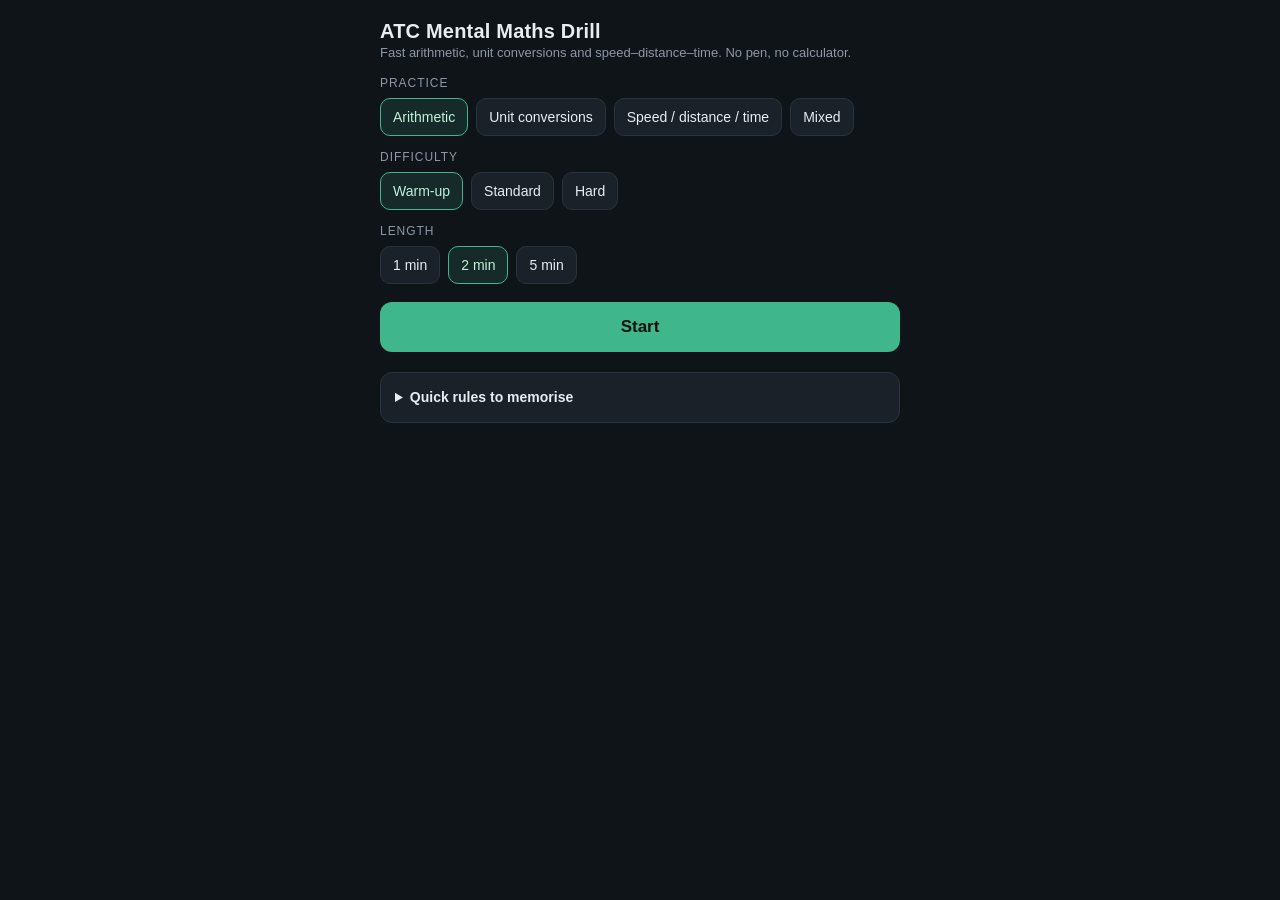
==== index.html @ bbaa2f13 "Initial ATC mental maths drill Co-Authored-By: Claude Opus 5.5 <noreply@anthropic.com> Claude-Sessio" ====
<!DOCTYPE html>
<html lang="en">
<head>
<meta charset="utf-8">
<meta name="viewport" content="width=device-width, initial-scale=1, viewport-fit=cover">
<title>ATC Mental Maths Drill</title>
<style>
  :root{
    --bg:#0f1419; --panel:#1a2129; --line:#2a333d; --text:#e8edf2; --muted:#8b98a5;
    --accent:#3fb68b; --accent-d:#2c8a69; --bad:#e5604d; --warn:#e8b84a;
  }
  *{box-sizing:border-box}
  html,body{margin:0;background:var(--bg);color:var(--text);
    font-family:-apple-system,BlinkMacSystemFont,"Segoe UI",Roboto,sans-serif;-webkit-tap-highlight-color:transparent}
  body{padding:calc(16px + env(safe-area-inset-top)) 16px calc(24px + env(safe-area-inset-bottom))}
  .wrap{max-width:520px;margin:0 auto}
  h1{font-size:20px;margin:4px 0 2px;letter-spacing:.2px}
  .sub{color:var(--muted);font-size:13px;margin:0 0 16px}
  .label{font-size:12px;text-transform:uppercase;letter-spacing:.08em;color:var(--muted);margin:14px 0 8px}
  .chips{display:flex;flex-wrap:wrap;gap:8px}
  .chip{border:1px solid var(--line);background:var(--panel);color:var(--text);padding:10px 12px;border-radius:10px;
    font-size:14px;cursor:pointer}
  .chip.on{border-color:var(--accent);background:rgba(63,182,139,.14);color:#bff0dc}
  .btn{display:block;width:100%;border:0;border-radius:12px;padding:15px;font-size:17px;font-weight:600;cursor:pointer;
    background:var(--accent);color:#06140e;margin-top:18px}
  .btn:active{background:var(--accent-d)}
  .btn.ghost{background:transparent;border:1px solid var(--line);color:var(--text);font-weight:500}
  .row{display:flex;gap:10px}
  .row .btn{margin-top:10px}
  .hud{display:flex;justify-content:space-between;align-items:center;font-size:15px;color:var(--muted)}
  .hud b{color:var(--text);font-variant-numeric:tabular-nums}
  .bar{height:4px;background:var(--line);border-radius:4px;margin:10px 0 18px;overflow:hidden}
  .bar i{display:block;height:100%;background:var(--accent);width:100%;transition:width .25s linear}
  .card{background:var(--panel);border:1px solid var(--line);border-radius:16px;padding:22px 18px;text-align:center}
  .kind{font-size:12px;color:var(--muted);text-transform:uppercase;letter-spacing:.08em}
  .q{font-size:30px;font-weight:650;margin:10px 0 6px;line-height:1.25;font-variant-numeric:tabular-nums}
  .q.small{font-size:21px}
  .unit{color:var(--muted);font-size:14px;min-height:18px}
  input{width:100%;margin-top:16px;padding:14px;border-radius:12px;border:1px solid var(--line);background:#0b1015;
    color:var(--text);font-size:26px;text-align:center;font-variant-numeric:tabular-nums;outline:none}
  input:focus{border-color:var(--accent)}
  input.ok{border-color:var(--accent)} input.no{border-color:var(--bad)}
  .fb{min-height:44px;margin-top:12px;font-size:14px;line-height:1.4}
  .fb .good{color:var(--accent)} .fb .bad{color:var(--bad)} .fb .tip{color:var(--warn)}
  .stats{display:grid;grid-template-columns:repeat(3,1fr);gap:10px;margin-top:6px}
  .stat{background:var(--panel);border:1px solid var(--line);border-radius:12px;padding:12px;text-align:center}
  .stat b{display:block;font-size:24px;font-variant-numeric:tabular-nums}
  .stat span{font-size:12px;color:var(--muted)}
  .miss{background:var(--panel);border:1px solid var(--line);border-radius:12px;padding:12px 14px;margin-top:12px;font-size:14px;line-height:1.5}
  .miss div{border-bottom:1px solid var(--line);padding:6px 0}
  .miss div:last-child{border:0}
  .rules{background:var(--panel);border:1px solid var(--line);border-radius:12px;padding:6px 14px;margin-top:20px;font-size:14px;line-height:1.5}
  .rules summary{cursor:pointer;padding:8px 0;font-weight:600}
  .rules ul{margin:4px 0 10px;padding-left:18px}
  .rules li{margin:4px 0}
  .best{font-size:13px;color:var(--muted);margin-top:10px;text-align:center}
  .hidden{display:none}
</style>
</head>
<body>
<div class="wrap">

  <!-- SETUP -->
  <section id="setup">
    <h1>ATC Mental Maths Drill</h1>
    <p class="sub">Fast arithmetic, unit conversions and speed–distance–time. No pen, no calculator.</p>

    <div class="label">Practice</div>
    <div class="chips" id="modes">
      <button class="chip on" data-m="arith">Arithmetic</button>
      <button class="chip" data-m="conv">Unit conversions</button>
      <button class="chip" data-m="sdt">Speed / distance / time</button>
      <button class="chip" data-m="mix">Mixed</button>
    </div>

    <div class="label">Difficulty</div>
    <div class="chips" id="levels">
      <button class="chip on" data-l="1">Warm-up</button>
      <button class="chip" data-l="2">Standard</button>
      <button class="chip" data-l="3">Hard</button>
    </div>

    <div class="label">Length</div>
    <div class="chips" id="lens">
      <button class="chip" data-t="60">1 min</button>
      <button class="chip on" data-t="120">2 min</button>
      <button class="chip" data-t="300">5 min</button>
    </div>

    <button class="btn" id="start">Start</button>
    <div class="best" id="bestLine"></div>

    <details class="rules">
      <summary>Quick rules to memorise</summary>
      <ul>
        <li><b>Per-minute speed:</b> knots ÷ 60 = NM per minute. 240 kt = 4 NM/min. 300 kt = 5 NM/min.</li>
        <li><b>Time to go:</b> distance ÷ (NM per min). 60 NM at 240 kt = 60 ÷ 4 = 15 min.</li>
        <li><b>Metres → feet:</b> × 3.3 (exactly 3.28). 1,000 m ≈ 3,300 ft.</li>
        <li><b>Feet → metres:</b> × 0.3. 10,000 ft ≈ 3,000 m.</li>
        <li><b>NM → km:</b> × 1.85 (about double, minus 7.5%). 100 NM ≈ 185 km.</li>
        <li><b>Knots → km/h:</b> same as NM → km: × 1.85.</li>
        <li><b>Flight levels:</b> FL × 100 = feet. FL350 = 35,000 ft.</li>
        <li><b>Reciprocal heading:</b> under 180, add 180; otherwise subtract 180. Shortcut: +200 then −20 (070 → 250).</li>
        <li><b>Closing speed:</b> head-on, add the speeds. Same direction, subtract them.</li>
        <li><b>Multiplying:</b> split it up. 7 × 48 = 7 × 50 − 7 × 2 = 350 − 14 = 336.</li>
      </ul>
    </details>
  </section>

  <!-- DRILL -->
  <section id="drill" class="hidden">
    <div class="hud"><span>Score <b id="score">0</b></span><span><b id="time">2:00</b></span></div>
    <div class="bar"><i id="barFill"></i></div>
    <div class="card">
      <div class="kind" id="kind"></div>
      <div class="q" id="q"></div>
      <div class="unit" id="unit"></div>
      <form id="ansForm" autocomplete="off">
        <input id="ans" inputmode="decimal" enterkeyhint="go" placeholder="Answer">
      </form>
      <div class="fb" id="fb"></div>
    </div>
    <div class="row">
      <button class="btn ghost" id="skip">Skip</button>
      <button class="btn" id="check">Check</button>
    </div>
    <button class="btn ghost" id="quit">End early</button>
  </section>

  <!-- RESULTS -->
  <section id="results" class="hidden">
    <h1>Time's up</h1>
    <p class="sub" id="resSub"></p>
    <div class="stats">
      <div class="stat"><b id="rCorrect">0</b><span>correct</span></div>
      <div class="stat"><b id="rAcc">0%</b><span>accuracy</span></div>
      <div class="stat"><b id="rAvg">0s</b><span>per correct</span></div>
    </div>
    <div class="best" id="rBest"></div>
    <div class="label">Review your misses</div>
    <div class="miss" id="missList"></div>
    <button class="btn" id="again">Go again</button>
    <button class="btn ghost" id="menu">Change settings</button>
  </section>

</div>

<script>
(() => {
  const $ = id => document.getElementById(id);
  const rnd = (a, b) => Math.floor(Math.random() * (b - a + 1)) + a;
  const pick = arr => arr[Math.floor(Math.random() * arr.length)];
  const fmt = n => Number(n).toLocaleString('en-AU', {maximumFractionDigits: 2});
  const pad3 = n => String(n).padStart(3, '0');

  let mode = 'arith', level = 1, length = 120;

  // ---------- storage (optional) ----------
  const store = {
    get(k){ try { return JSON.parse(localStorage.getItem(k)); } catch(e){ return null; } },
    set(k,v){ try { localStorage.setItem(k, JSON.stringify(v)); } catch(e){} }
  };
  const bestKey = () => `atcmath:${mode}:${level}:${length}`;
  function showBest(){
    const b = store.get(bestKey());
    $('bestLine').textContent = b ? `Your best on this setting: ${b} correct` : '';
  }

  // ---------- chip groups ----------
  function group(id, attr, set){
    $(id).addEventListener('click', e => {
      const c = e.target.closest('.chip'); if(!c) return;
      [...$(id).children].forEach(x => x.classList.toggle('on', x === c));
      set(c.dataset[attr]); showBest();
    });
  }
  group('modes', 'm', v => mode = v);
  group('levels', 'l', v => level = +v);
  group('lens', 't', v => length = +v);
  showBest();

  // ---------- question generators ----------
  // each returns {kind, q, unit, ans, tol (fraction, 0 = exact), tip, small}
  function arith(){
    const L = level;
    const op = pick(['+','−','×','÷']);
    let a, b, ans, tip = '';
    if(op === '+'){
      a = L===1 ? rnd(12,89) : L===2 ? rnd(120,899) : rnd(1200,8999);
      b = L===1 ? rnd(12,89) : L===2 ? rnd(45,899) : rnd(450,8999);
      ans = a + b; tip = 'Add the hundreds or tens first, then the rest.';
    } else if(op === '−'){
      a = L===1 ? rnd(40,99) : L===2 ? rnd(300,999) : rnd(3000,9999);
      b = rnd(Math.floor(a*0.2), a-1);
      ans = a - b; tip = 'Count up from the smaller number to the bigger one.';
    } else if(op === '×'){
      if(L===1){ a = rnd(3,12); b = rnd(3,12); }
      else if(L===2){ a = rnd(3,9); b = rnd(13,99); }
      else { a = rnd(11,25); b = rnd(13,99); }
      ans = a * b; tip = `Split it: ${a} × ${b} = ${a} × ${Math.floor(b/10)*10} + ${a} × ${b%10}.`;
    } else {
      b = L===1 ? rnd(2,12) : L===2 ? rnd(3,15) : rnd(6,25);
      ans = L===1 ? rnd(2,12) : L===2 ? rnd(6,40) : rnd(12,60);
      a = ans * b; tip = `Ask yourself: ${b} × what = ${a}?`;
    }
    return {kind:'Arithmetic', q:`${fmt(a)} ${op} ${fmt(b)}`, unit:'', ans, tol:0, tip};
  }

  function conv(){
    const L = level;
    const types = L===1 ? ['fl','recip','hm','m2ft','ft2m'] :
                  L===2 ? ['fl','recip','hm','m2ft','ft2m','nm2km','kt2kmh'] :
                          ['recip','m2ft','ft2m','nm2km','km2nm','kt2kmh','kmh2kt','hm','flm'];
    const t = pick(types);
    switch(t){
      case 'fl': {
        if(Math.random()<.5){ const fl = rnd(5,45)*10; return {kind:'Flight level → feet', q:`FL${pad3(fl)}`, unit:'feet', ans:fl*100, tol:0, tip:'FL × 100 = feet.'}; }
        const ft = rnd(5,45)*1000; return {kind:'Feet → flight level', q:`${fmt(ft)} ft`, unit:'FL (number only)', ans:ft/100, tol:0, tip:'Feet ÷ 100 = FL.'};
      }
      case 'recip': {
        const h = rnd(1,36)*10 - (L===3 ? rnd(0,9) : 0);
        const hh = h <= 0 ? 360 : h;
        let r = hh < 180 ? hh + 180 : hh - 180; if(r === 0) r = 360;
        return {kind:'Reciprocal heading', q:`Heading ${pad3(hh)}°`, unit:'opposite direction, in degrees', ans:r, tol:0, tip:'Under 180, add 180. Otherwise subtract 180.'};
      }
      case 'hm': {
        if(Math.random()<.5){ const h = pick(L===1?[0.5,1,1.5,2,2.5,3]:[0.25,0.75,1.25,1.5,1.75,2.25,2.5,3.5]); return {kind:'Hours → minutes', q:`${fmt(h)} h`, unit:'minutes', ans:h*60, tol:0, tip:'0.25 h = 15 min, 0.5 h = 30 min, 0.75 h = 45 min.'}; }
        const m = pick(L===1?[30,60,90,120,150,180]:[15,45,75,105,135,165,195,225]); return {kind:'Minutes → hours', q:`${m} min`, unit:'hours (decimal)', ans:m/60, tol:0, tip:'Divide by 60. 15 min = 0.25 h.'};
      }
      case 'm2ft': { const m = L===1 ? rnd(1,10)*100 : rnd(3,90)*100; return {kind:'Metres → feet', q:`${fmt(m)} m`, unit:'feet (within 5%)', ans:m*3.28084, tol:.05, tip:'Multiply by 3.3: ×3, then add 10%.'}; }
      case 'ft2m': { const f = L===1 ? rnd(1,10)*1000 : rnd(5,400)*100; return {kind:'Feet → metres', q:`${fmt(f)} ft`, unit:'metres (within 5%)', ans:f*0.3048, tol:.05, tip:'Multiply by 0.3: drop a zero, then ×3.'}; }
      case 'nm2km': { const n = L<3 ? rnd(1,20)*10 : rnd(15,400); return {kind:'NM → km', q:`${fmt(n)} NM`, unit:'kilometres (within 5%)', ans:n*1.852, tol:.05, tip:'×2, then take off about 7.5%. 100 NM ≈ 185 km.'}; }
      case 'km2nm': { const k = rnd(20,600); return {kind:'km → NM', q:`${fmt(k)} km`, unit:'nautical miles (within 5%)', ans:k/1.852, tol:.05, tip:'Halve it, then add about 8%. 185 km ≈ 100 NM.'}; }
      case 'kt2kmh': { const k = L<3 ? rnd(10,50)*10 : rnd(120,520); return {kind:'Knots → km/h', q:`${fmt(k)} kt`, unit:'km/h (within 5%)', ans:k*1.852, tol:.05, tip:'Same as NM → km: ×1.85.'}; }
      case 'kmh2kt': { const k = rnd(20,90)*10; return {kind:'km/h → knots', q:`${fmt(k)} km/h`, unit:'knots (within 5%)', ans:k/1.852, tol:.05, tip:'Halve it, then add about 8%.'}; }
      case 'flm': { const fl = rnd(10,40)*10; return {kind:'Flight level → metres', q:`FL${pad3(fl)}`, unit:'metres (within 5%)', ans:fl*100*0.3048, tol:.05, tip:'FL × 100 = feet, then × 0.3.'}; }
    }
  }

  function sdt(){
    const L = level;
    const speeds = L===1 ? [60,120,180,240,300,360] : L===2 ? [120,180,240,300,360,420,480] : [150,210,270,330,390,450,510];
    const types = L===1 ? ['nmpm','dist','time'] : ['nmpm','dist','time','speed','close','sep'];
    const t = pick(types);
    const s = pick(speeds), npm = s/60;
    switch(t){
      case 'nmpm': return {kind:'Speed → NM per minute', q:`${s} kt`, unit:'NM per minute', ans:npm, tol:0, tip:'Knots ÷ 60.'};
      case 'dist': { const m = L===1 ? pick([5,10,15,20,30]) : rnd(3,25); return {kind:'Distance covered', q:`${s} kt for ${m} min`, unit:'NM travelled', ans:npm*m, tol:L===3?.03:0, tip:`${s} kt = ${fmt(npm)} NM/min, × ${m} min.`, small:true}; }
      case 'time': { const m = L===1 ? pick([5,10,15,20,30]) : rnd(4,30); const d = npm*m; return {kind:'Time to go', q:`${fmt(d)} NM at ${s} kt`, unit:'minutes', ans:m, tol:0, tip:`${s} kt = ${fmt(npm)} NM/min. ${fmt(d)} ÷ ${fmt(npm)}.`, small:true}; }
      case 'speed': { const m = pick([5,6,10,12,15,20,30]); const d = npm*m; return {kind:'Find the speed', q:`${fmt(d)} NM in ${m} min`, unit:'knots', ans:s, tol:0, tip:`NM per min × 60. ${fmt(d)} ÷ ${m} = ${fmt(npm)}, × 60.`, small:true}; }
      case 'close': {
        const a = pick(speeds), b = pick(speeds);
        const head = Math.random()<.5;
        return head
          ? {kind:'Closing speed', q:`Head-on: ${a} kt and ${b} kt`, unit:'closing speed, kt', ans:a+b, tol:0, tip:'Head-on: add the speeds.', small:true}
          : {kind:'Closing speed', q:`Same track: ${Math.max(a,b)} kt catching ${Math.min(a,b)} kt`, unit:'closing speed, kt', ans:Math.abs(a-b), tol:0, tip:'Same direction: subtract.', small:true};
      }
      case 'sep': {
        const a = pick([180,240,300,360]), b = pick([180,240,300,360]);
        const close = (a+b)/60; const m = rnd(2,10); const d = close*m;
        return {kind:'Time to meet', q:`${fmt(d)} NM apart, head-on, ${a} kt and ${b} kt`, unit:'minutes until they meet', ans:m, tol:0, tip:`Closing speed ${a+b} kt = ${fmt(close)} NM/min. ${fmt(d)} ÷ ${fmt(close)}.`, small:true};
      }
    }
  }

  function next(){
    const m = mode === 'mix' ? pick(['arith','conv','sdt']) : mode;
    return m === 'arith' ? arith() : m === 'conv' ? conv() : sdt();
  }

  // ---------- drill loop ----------
  let cur, score, attempts, timer, endAt, misses, correctTimes, qStart, locked;

  function show(id){ ['setup','drill','results'].forEach(s => $(s).classList.toggle('hidden', s !== id)); }

  function ask(){
    cur = next(); locked = false;
    $('kind').textContent = cur.kind;
    $('q').textContent = cur.q;
    $('q').classList.toggle('small', !!cur.small);
    $('unit').textContent = cur.unit;
    const a = $('ans'); a.value = ''; a.className = '';
    $('fb').innerHTML = '';
    qStart = performance.now();
    a.focus();
  }

  function isRight(v){
    if(cur.tol === 0) return Math.abs(v - cur.ans) < 0.011;
    return Math.abs(v - cur.ans) <= Math.abs(cur.ans) * cur.tol;
  }
  const shown = () => cur.tol ? `≈ ${fmt(Math.round(cur.ans))}` : fmt(cur.ans);

  function submit(skipped){
    if(locked) return;
    const raw = $('ans').value.replace(/,/g,'').trim();
    if(!skipped && raw === '') return;
    const v = parseFloat(raw);
    attempts++;
    if(!skipped && !isNaN(v) && isRight(v)){
      score++; correctTimes.push((performance.now()-qStart)/1000);
      $('score').textContent = score;
      $('ans').className = 'ok';
      $('fb').innerHTML = `<span class="good">✓ ${cur.tol ? 'Close enough. Exact: ' + fmt(Math.round(cur.ans*10)/10) : 'Correct'}</span>`;
      locked = true; setTimeout(ask, cur.tol ? 650 : 250);
    } else {
      misses.push({q:cur.q, unit:cur.unit, you: skipped ? 'skipped' : raw, ans:shown(), tip:cur.tip});
      $('ans').className = 'no';
      $('fb').innerHTML = `<span class="bad">${skipped?'Skipped':'✗'}: answer ${shown()}</span><br><span class="tip">${cur.tip}</span>`;
      locked = true; setTimeout(ask, 2200);
    }
  }

  // auto-advance for exact answers as soon as the typed value is right
  $('ans').addEventListener('input', () => {
    if(locked || !cur || cur.tol) return;
    const v = parseFloat($('ans').value.replace(/,/g,''));
    if(!isNaN(v) && isRight(v)) submit(false);
  });
  $('ansForm').addEventListener('submit', e => { e.preventDefault(); submit(false); });
  $('check').addEventListener('click', () => submit(false));
  $('skip').addEventListener('click', () => submit(true));
  $('quit').addEventListener('click', finish);

  function tick(){
    const left = Math.max(0, endAt - performance.now());
    const s = Math.ceil(left/1000);
    $('time').textContent = `${Math.floor(s/60)}:${String(s%60).padStart(2,'0')}`;
    $('barFill').style.width = (left/(length*1000)*100) + '%';
    if(left <= 0) finish();
  }

  function start(){
    score = 0; attempts = 0; misses = []; correctTimes = [];
    $('score').textContent = '0';
    show('drill');
    endAt = performance.now() + length*1000;
    clearInterval(timer); timer = setInterval(tick, 200); tick();
    ask();
  }

  function finish(){
    clearInterval(timer);
    show('results');
    const acc = attempts ? Math.round(score/attempts*100) : 0;
    const avg = correctTimes.length ? (correctTimes.reduce((a,b)=>a+b,0)/correctTimes.length) : 0;
    $('rCorrect').textContent = score;
    $('rAcc').textContent = acc + '%';
    $('rAvg').textContent = avg ? avg.toFixed(1) + 's' : '–';
    const names = {arith:'Arithmetic', conv:'Unit conversions', sdt:'Speed / distance / time', mix:'Mixed'};
    const lv = {1:'Warm-up',2:'Standard',3:'Hard'};
    $('resSub').textContent = `${names[mode]} · ${lv[level]} · ${length/60} min`;
    const prev = store.get(bestKey()) || 0;
    if(score > prev){ store.set(bestKey(), score); $('rBest').textContent = prev ? `New best! Previous: ${prev}` : 'First score saved.'; }
    else $('rBest').textContent = `Your best: ${prev}`;
    $('missList').innerHTML = misses.length
      ? misses.map(m => `<div><b>${m.q}</b> (${m.unit || 'answer'})<br>You: ${m.you} · Answer: ${m.ans}<br><span style="color:var(--warn)">${m.tip}</span></div>`).join('')
      : '<div>No misses. Try the next difficulty up.</div>';
    showBest();
  }

  $('start').addEventListener('click', start);
  $('again').addEventListener('click', start);
  $('menu').addEventListener('click', () => show('setup'));
})();
</script>
</body>
</html>
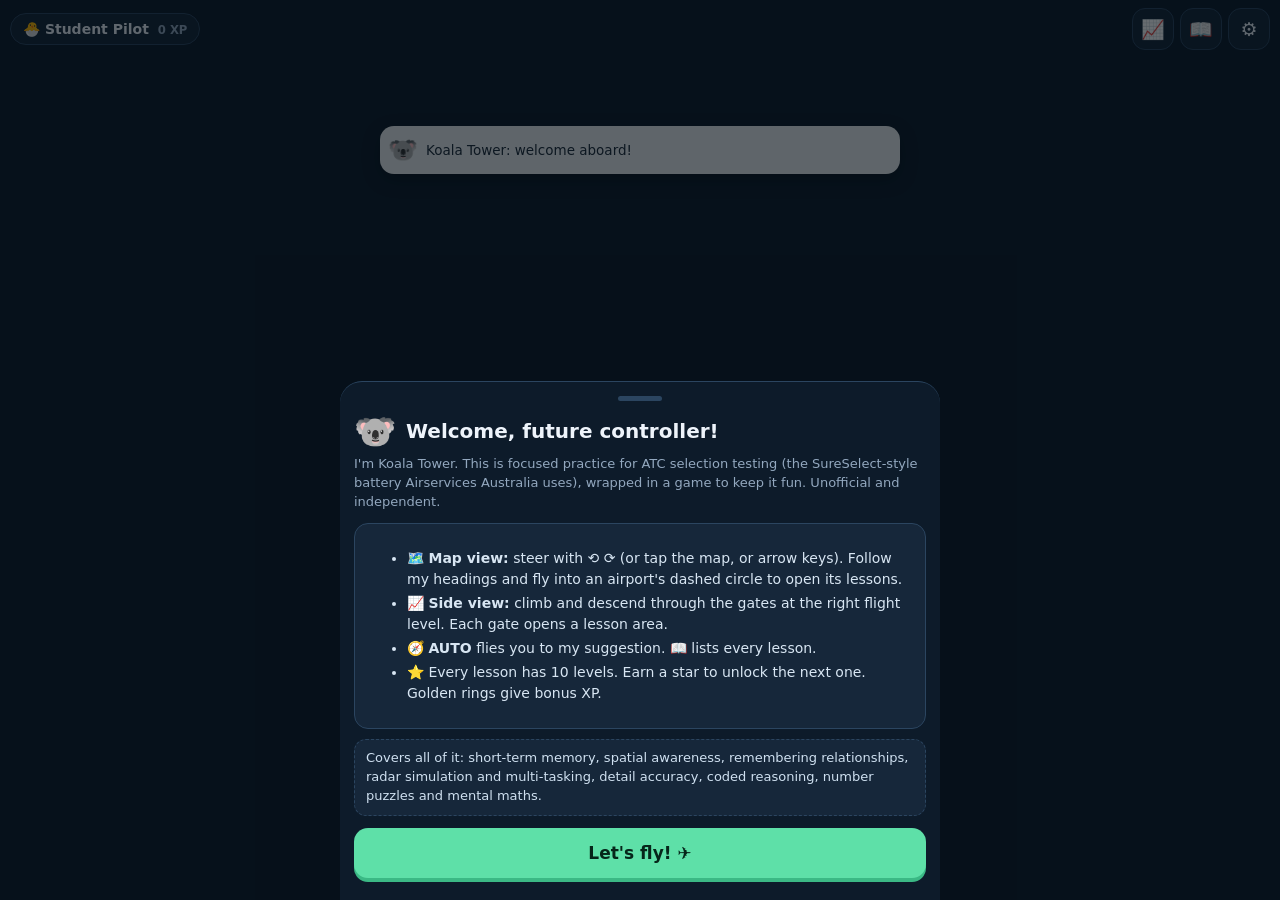
==== commit 7b9fe338: "Turn the drill into Koala Tower, a gamified ATC test trainer Fly a plane between lesson islands (hea" ====
--- a/index.html
+++ b/index.html
@@ -1,368 +1,106 @@
 <!DOCTYPE html>
-<html lang="en">
+<html lang="en-AU">
 <head>
 <meta charset="utf-8">
 <meta name="viewport" content="width=device-width, initial-scale=1, viewport-fit=cover">
-<title>ATC Mental Maths Drill</title>
-<style>
-  :root{
-    --bg:#0f1419; --panel:#1a2129; --line:#2a333d; --text:#e8edf2; --muted:#8b98a5;
-    --accent:#3fb68b; --accent-d:#2c8a69; --bad:#e5604d; --warn:#e8b84a;
-  }
-  *{box-sizing:border-box}
-  html,body{margin:0;background:var(--bg);color:var(--text);
-    font-family:-apple-system,BlinkMacSystemFont,"Segoe UI",Roboto,sans-serif;-webkit-tap-highlight-color:transparent}
-  body{padding:calc(16px + env(safe-area-inset-top)) 16px calc(24px + env(safe-area-inset-bottom))}
-  .wrap{max-width:520px;margin:0 auto}
-  h1{font-size:20px;margin:4px 0 2px;letter-spacing:.2px}
-  .sub{color:var(--muted);font-size:13px;margin:0 0 16px}
-  .label{font-size:12px;text-transform:uppercase;letter-spacing:.08em;color:var(--muted);margin:14px 0 8px}
-  .chips{display:flex;flex-wrap:wrap;gap:8px}
-  .chip{border:1px solid var(--line);background:var(--panel);color:var(--text);padding:10px 12px;border-radius:10px;
-    font-size:14px;cursor:pointer}
-  .chip.on{border-color:var(--accent);background:rgba(63,182,139,.14);color:#bff0dc}
-  .btn{display:block;width:100%;border:0;border-radius:12px;padding:15px;font-size:17px;font-weight:600;cursor:pointer;
-    background:var(--accent);color:#06140e;margin-top:18px}
-  .btn:active{background:var(--accent-d)}
-  .btn.ghost{background:transparent;border:1px solid var(--line);color:var(--text);font-weight:500}
-  .row{display:flex;gap:10px}
-  .row .btn{margin-top:10px}
-  .hud{display:flex;justify-content:space-between;align-items:center;font-size:15px;color:var(--muted)}
-  .hud b{color:var(--text);font-variant-numeric:tabular-nums}
-  .bar{height:4px;background:var(--line);border-radius:4px;margin:10px 0 18px;overflow:hidden}
-  .bar i{display:block;height:100%;background:var(--accent);width:100%;transition:width .25s linear}
-  .card{background:var(--panel);border:1px solid var(--line);border-radius:16px;padding:22px 18px;text-align:center}
-  .kind{font-size:12px;color:var(--muted);text-transform:uppercase;letter-spacing:.08em}
-  .q{font-size:30px;font-weight:650;margin:10px 0 6px;line-height:1.25;font-variant-numeric:tabular-nums}
-  .q.small{font-size:21px}
-  .unit{color:var(--muted);font-size:14px;min-height:18px}
-  input{width:100%;margin-top:16px;padding:14px;border-radius:12px;border:1px solid var(--line);background:#0b1015;
-    color:var(--text);font-size:26px;text-align:center;font-variant-numeric:tabular-nums;outline:none}
-  input:focus{border-color:var(--accent)}
-  input.ok{border-color:var(--accent)} input.no{border-color:var(--bad)}
-  .fb{min-height:44px;margin-top:12px;font-size:14px;line-height:1.4}
-  .fb .good{color:var(--accent)} .fb .bad{color:var(--bad)} .fb .tip{color:var(--warn)}
-  .stats{display:grid;grid-template-columns:repeat(3,1fr);gap:10px;margin-top:6px}
-  .stat{background:var(--panel);border:1px solid var(--line);border-radius:12px;padding:12px;text-align:center}
-  .stat b{display:block;font-size:24px;font-variant-numeric:tabular-nums}
-  .stat span{font-size:12px;color:var(--muted)}
-  .miss{background:var(--panel);border:1px solid var(--line);border-radius:12px;padding:12px 14px;margin-top:12px;font-size:14px;line-height:1.5}
-  .miss div{border-bottom:1px solid var(--line);padding:6px 0}
-  .miss div:last-child{border:0}
-  .rules{background:var(--panel);border:1px solid var(--line);border-radius:12px;padding:6px 14px;margin-top:20px;font-size:14px;line-height:1.5}
-  .rules summary{cursor:pointer;padding:8px 0;font-weight:600}
-  .rules ul{margin:4px 0 10px;padding-left:18px}
-  .rules li{margin:4px 0}
-  .best{font-size:13px;color:var(--muted);margin-top:10px;text-align:center}
-  .hidden{display:none}
-</style>
+<meta name="theme-color" content="#0d1b2a">
+<title>Koala Tower · Free ATC Selection Test Practice Game</title>
+<meta name="description" content="Free, gamified practice for air traffic controller selection tests: short-term memory, spatial awareness, radar conflicts, detail accuracy, coded reasoning, number puzzles and mental maths. No sign-up. Unofficial.">
+<link rel="canonical" href="https://koalatower.app/">
+<meta name="robots" content="index,follow">
+<meta property="og:type" content="website">
+<meta property="og:site_name" content="Koala Tower">
+<meta property="og:title" content="Koala Tower · Free ATC Selection Test Practice">
+<meta property="og:description" content="Fly between lesson islands and train every skill in the air traffic controller selection tests. 31 lessons, 10 levels each. Free, no sign-up.">
+<meta property="og:url" content="https://koalatower.app/">
+<meta property="og:image" content="https://koalatower.app/assets/og-image.png">
+<meta property="og:image:width" content="1200">
+<meta property="og:image:height" content="630">
+<meta property="og:image:alt" content="Koala Tower: a cute plane flying between lesson islands">
+<meta property="og:locale" content="en_AU">
+<meta name="twitter:card" content="summary_large_image">
+<link rel="icon" href="assets/favicon.svg" type="image/svg+xml">
+<link rel="icon" href="assets/icon-192.png" sizes="192x192" type="image/png">
+<link rel="apple-touch-icon" href="assets/apple-touch-icon.png">
+<link rel="manifest" href="manifest.webmanifest">
+<meta name="apple-mobile-web-app-title" content="Koala Tower">
+<script type="application/ld+json">
+{"@context":"https://schema.org","@type":"WebApplication","name":"Koala Tower","url":"https://koalatower.app/","description":"Free, gamified practice for air traffic controller (ATC) selection tests: short-term memory, spatial awareness, remembering relationships, radar simulation, detail accuracy, coded reasoning, numerical reasoning and mental maths.","applicationCategory":"EducationalApplication","operatingSystem":"Any (web browser)","inLanguage":"en-AU","isAccessibleForFree":true,"offers":{"@type":"Offer","price":"0","priceCurrency":"AUD"},"audience":{"@type":"Audience","audienceType":"Air traffic controller applicants"}}
+</script>
+<link rel="stylesheet" href="css/app.css">
 </head>
 <body>
-<div class="wrap">
+<noscript><div class="page" style="position:static"><h1>Koala Tower: free ATC selection test practice</h1><p class="sub">This practice game needs JavaScript. Please turn it on, or read <a class="link" href="about.html">about Koala Tower</a>.</p></div></noscript>
 
-  <!-- SETUP -->
-  <section id="setup">
-    <h1>ATC Mental Maths Drill</h1>
-    <p class="sub">Fast arithmetic, unit conversions and speed–distance–time. No pen, no calculator.</p>
+<!-- WORLD: fly between lessons -->
+<section id="scr-world" class="screen">
+  <canvas id="worldCanvas"></canvas>
+  <div class="w-top">
+    <button class="pill" id="wRank" aria-label="Pilot profile"><span id="wRankIcon">🐣</span> <span id="wRankName">Student</span> <small id="wXp">0 XP</small></button>
+    <div class="w-btns">
+      <button class="iconbtn" id="wView" aria-label="Switch view">↕️</button>
+      <button class="iconbtn" id="wBook" aria-label="Lesson list">📖</button>
+      <button class="iconbtn" id="wSet" aria-label="Settings">⚙️</button>
+    </div>
+  </div>
+  <div class="tower" id="wTower"><span class="koala">🐨</span><span id="wTowerTxt">Koala Tower: welcome aboard!</span></div>
+  <div class="w-ctrls" id="wCtrls">
+    <button class="hold" id="wLeft" aria-label="Turn left">⟲<small id="wLeftLbl">LEFT</small></button>
+    <button class="hold mid" id="wMid" aria-label="Lessons">✈️<small id="wMidLbl">LESSONS</small></button>
+    <button class="hold" id="wRight" aria-label="Turn right">⟳<small id="wRightLbl">RIGHT</small></button>
+  </div>
+</section>
 
-    <div class="label">Practice</div>
-    <div class="chips" id="modes">
-      <button class="chip on" data-m="arith">Arithmetic</button>
-      <button class="chip" data-m="conv">Unit conversions</button>
-      <button class="chip" data-m="sdt">Speed / distance / time</button>
-      <button class="chip" data-m="mix">Mixed</button>
-    </div>
+<!-- LOGBOOK: plain list of every lesson -->
+<section id="scr-book" class="screen hidden page">
+  <div class="pagebar"><button class="iconbtn" data-back>←</button><h1>Logbook</h1><span></span></div>
+  <div id="bookBody"></div>
+</section>
 
-    <div class="label">Difficulty</div>
-    <div class="chips" id="levels">
-      <button class="chip on" data-l="1">Warm-up</button>
-      <button class="chip" data-l="2">Standard</button>
-      <button class="chip" data-l="3">Hard</button>
-    </div>
+<!-- PROFILE -->
+<section id="scr-profile" class="screen hidden page">
+  <div class="pagebar"><button class="iconbtn" data-back>←</button><h1>Pilot profile</h1><span></span></div>
+  <div id="profBody"></div>
+</section>
 
-    <div class="label">Length</div>
-    <div class="chips" id="lens">
-      <button class="chip" data-t="60">1 min</button>
-      <button class="chip on" data-t="120">2 min</button>
-      <button class="chip" data-t="300">5 min</button>
-    </div>
+<!-- SETTINGS -->
+<section id="scr-settings" class="screen hidden page">
+  <div class="pagebar"><button class="iconbtn" data-back>←</button><h1>Settings</h1><span></span></div>
+  <div id="setBody"></div>
+</section>
 
-    <button class="btn" id="start">Start</button>
-    <div class="best" id="bestLine"></div>
+<!-- PLAY: drill runner -->
+<section id="scr-play" class="screen hidden page play">
+  <div class="phud">
+    <button class="iconbtn" id="pQuit" aria-label="Quit">✕</button>
+    <div class="ptitle"><b id="pName"></b><small id="pLevel"></small></div>
+    <div class="pscore"><b id="pScore">0</b><small id="pCombo"></small></div>
+  </div>
+  <div class="pbar"><i id="pBar"></i></div>
+  <div class="ptime" id="pTime"></div>
+  <div id="pStage"></div>
+</section>
 
-    <details class="rules">
-      <summary>Quick rules to memorise</summary>
-      <ul>
-        <li><b>Per-minute speed:</b> knots ÷ 60 = NM per minute. 240 kt = 4 NM/min. 300 kt = 5 NM/min.</li>
-        <li><b>Time to go:</b> distance ÷ (NM per min). 60 NM at 240 kt = 60 ÷ 4 = 15 min.</li>
-        <li><b>Metres → feet:</b> × 3.3 (exactly 3.28). 1,000 m ≈ 3,300 ft.</li>
-        <li><b>Feet → metres:</b> × 0.3. 10,000 ft ≈ 3,000 m.</li>
-        <li><b>NM → km:</b> × 1.85 (about double, minus 7.5%). 100 NM ≈ 185 km.</li>
-        <li><b>Knots → km/h:</b> same as NM → km: × 1.85.</li>
-        <li><b>Flight levels:</b> FL × 100 = feet. FL350 = 35,000 ft.</li>
-        <li><b>Reciprocal heading:</b> under 180, add 180; otherwise subtract 180. Shortcut: +200 then −20 (070 → 250).</li>
-        <li><b>Closing speed:</b> head-on, add the speeds. Same direction, subtract them.</li>
-        <li><b>Multiplying:</b> split it up. 7 × 48 = 7 × 50 − 7 × 2 = 350 − 14 = 336.</li>
-      </ul>
-    </details>
-  </section>
+<!-- RESULTS -->
+<section id="scr-results" class="screen hidden page">
+  <div id="resBody"></div>
+</section>
 
-  <!-- DRILL -->
-  <section id="drill" class="hidden">
-    <div class="hud"><span>Score <b id="score">0</b></span><span><b id="time">2:00</b></span></div>
-    <div class="bar"><i id="barFill"></i></div>
-    <div class="card">
-      <div class="kind" id="kind"></div>
-      <div class="q" id="q"></div>
-      <div class="unit" id="unit"></div>
-      <form id="ansForm" autocomplete="off">
-        <input id="ans" inputmode="decimal" enterkeyhint="go" placeholder="Answer">
-      </form>
-      <div class="fb" id="fb"></div>
-    </div>
-    <div class="row">
-      <button class="btn ghost" id="skip">Skip</button>
-      <button class="btn" id="check">Check</button>
-    </div>
-    <button class="btn ghost" id="quit">End early</button>
-  </section>
+<div id="sheetWrap" class="hidden"><div class="backdrop" id="sheetBack"></div><div class="sheet" id="sheet"></div></div>
+<div id="toast" class="toast hidden"></div>
+<div id="fx"></div>
 
-  <!-- RESULTS -->
-  <section id="results" class="hidden">
-    <h1>Time's up</h1>
-    <p class="sub" id="resSub"></p>
-    <div class="stats">
-      <div class="stat"><b id="rCorrect">0</b><span>correct</span></div>
-      <div class="stat"><b id="rAcc">0%</b><span>accuracy</span></div>
-      <div class="stat"><b id="rAvg">0s</b><span>per correct</span></div>
-    </div>
-    <div class="best" id="rBest"></div>
-    <div class="label">Review your misses</div>
-    <div class="miss" id="missList"></div>
-    <button class="btn" id="again">Go again</button>
-    <button class="btn ghost" id="menu">Change settings</button>
-  </section>
-
-</div>
-
-<script>
-(() => {
-  const $ = id => document.getElementById(id);
-  const rnd = (a, b) => Math.floor(Math.random() * (b - a + 1)) + a;
-  const pick = arr => arr[Math.floor(Math.random() * arr.length)];
-  const fmt = n => Number(n).toLocaleString('en-AU', {maximumFractionDigits: 2});
-  const pad3 = n => String(n).padStart(3, '0');
-
-  let mode = 'arith', level = 1, length = 120;
-
-  // ---------- storage (optional) ----------
-  const store = {
-    get(k){ try { return JSON.parse(localStorage.getItem(k)); } catch(e){ return null; } },
-    set(k,v){ try { localStorage.setItem(k, JSON.stringify(v)); } catch(e){} }
-  };
-  const bestKey = () => `atcmath:${mode}:${level}:${length}`;
-  function showBest(){
-    const b = store.get(bestKey());
-    $('bestLine').textContent = b ? `Your best on this setting: ${b} correct` : '';
-  }
-
-  // ---------- chip groups ----------
-  function group(id, attr, set){
-    $(id).addEventListener('click', e => {
-      const c = e.target.closest('.chip'); if(!c) return;
-      [...$(id).children].forEach(x => x.classList.toggle('on', x === c));
-      set(c.dataset[attr]); showBest();
-    });
-  }
-  group('modes', 'm', v => mode = v);
-  group('levels', 'l', v => level = +v);
-  group('lens', 't', v => length = +v);
-  showBest();
-
-  // ---------- question generators ----------
-  // each returns {kind, q, unit, ans, tol (fraction, 0 = exact), tip, small}
-  function arith(){
-    const L = level;
-    const op = pick(['+','−','×','÷']);
-    let a, b, ans, tip = '';
-    if(op === '+'){
-      a = L===1 ? rnd(12,89) : L===2 ? rnd(120,899) : rnd(1200,8999);
-      b = L===1 ? rnd(12,89) : L===2 ? rnd(45,899) : rnd(450,8999);
-      ans = a + b; tip = 'Add the hundreds or tens first, then the rest.';
-    } else if(op === '−'){
-      a = L===1 ? rnd(40,99) : L===2 ? rnd(300,999) : rnd(3000,9999);
-      b = rnd(Math.floor(a*0.2), a-1);
-      ans = a - b; tip = 'Count up from the smaller number to the bigger one.';
-    } else if(op === '×'){
-      if(L===1){ a = rnd(3,12); b = rnd(3,12); }
-      else if(L===2){ a = rnd(3,9); b = rnd(13,99); }
-      else { a = rnd(11,25); b = rnd(13,99); }
-      ans = a * b; tip = `Split it: ${a} × ${b} = ${a} × ${Math.floor(b/10)*10} + ${a} × ${b%10}.`;
-    } else {
-      b = L===1 ? rnd(2,12) : L===2 ? rnd(3,15) : rnd(6,25);
-      ans = L===1 ? rnd(2,12) : L===2 ? rnd(6,40) : rnd(12,60);
-      a = ans * b; tip = `Ask yourself: ${b} × what = ${a}?`;
-    }
-    return {kind:'Arithmetic', q:`${fmt(a)} ${op} ${fmt(b)}`, unit:'', ans, tol:0, tip};
-  }
-
-  function conv(){
-    const L = level;
-    const types = L===1 ? ['fl','recip','hm','m2ft','ft2m'] :
-                  L===2 ? ['fl','recip','hm','m2ft','ft2m','nm2km','kt2kmh'] :
-                          ['recip','m2ft','ft2m','nm2km','km2nm','kt2kmh','kmh2kt','hm','flm'];
-    const t = pick(types);
-    switch(t){
-      case 'fl': {
-        if(Math.random()<.5){ const fl = rnd(5,45)*10; return {kind:'Flight level → feet', q:`FL${pad3(fl)}`, unit:'feet', ans:fl*100, tol:0, tip:'FL × 100 = feet.'}; }
-        const ft = rnd(5,45)*1000; return {kind:'Feet → flight level', q:`${fmt(ft)} ft`, unit:'FL (number only)', ans:ft/100, tol:0, tip:'Feet ÷ 100 = FL.'};
-      }
-      case 'recip': {
-        const h = rnd(1,36)*10 - (L===3 ? rnd(0,9) : 0);
-        const hh = h <= 0 ? 360 : h;
-        let r = hh < 180 ? hh + 180 : hh - 180; if(r === 0) r = 360;
-        return {kind:'Reciprocal heading', q:`Heading ${pad3(hh)}°`, unit:'opposite direction, in degrees', ans:r, tol:0, tip:'Under 180, add 180. Otherwise subtract 180.'};
-      }
-      case 'hm': {
-        if(Math.random()<.5){ const h = pick(L===1?[0.5,1,1.5,2,2.5,3]:[0.25,0.75,1.25,1.5,1.75,2.25,2.5,3.5]); return {kind:'Hours → minutes', q:`${fmt(h)} h`, unit:'minutes', ans:h*60, tol:0, tip:'0.25 h = 15 min, 0.5 h = 30 min, 0.75 h = 45 min.'}; }
-        const m = pick(L===1?[30,60,90,120,150,180]:[15,45,75,105,135,165,195,225]); return {kind:'Minutes → hours', q:`${m} min`, unit:'hours (decimal)', ans:m/60, tol:0, tip:'Divide by 60. 15 min = 0.25 h.'};
-      }
-      case 'm2ft': { const m = L===1 ? rnd(1,10)*100 : rnd(3,90)*100; return {kind:'Metres → feet', q:`${fmt(m)} m`, unit:'feet (within 5%)', ans:m*3.28084, tol:.05, tip:'Multiply by 3.3: ×3, then add 10%.'}; }
-      case 'ft2m': { const f = L===1 ? rnd(1,10)*1000 : rnd(5,400)*100; return {kind:'Feet → metres', q:`${fmt(f)} ft`, unit:'metres (within 5%)', ans:f*0.3048, tol:.05, tip:'Multiply by 0.3: drop a zero, then ×3.'}; }
-      case 'nm2km': { const n = L<3 ? rnd(1,20)*10 : rnd(15,400); return {kind:'NM → km', q:`${fmt(n)} NM`, unit:'kilometres (within 5%)', ans:n*1.852, tol:.05, tip:'×2, then take off about 7.5%. 100 NM ≈ 185 km.'}; }
-      case 'km2nm': { const k = rnd(20,600); return {kind:'km → NM', q:`${fmt(k)} km`, unit:'nautical miles (within 5%)', ans:k/1.852, tol:.05, tip:'Halve it, then add about 8%. 185 km ≈ 100 NM.'}; }
-      case 'kt2kmh': { const k = L<3 ? rnd(10,50)*10 : rnd(120,520); return {kind:'Knots → km/h', q:`${fmt(k)} kt`, unit:'km/h (within 5%)', ans:k*1.852, tol:.05, tip:'Same as NM → km: ×1.85.'}; }
-      case 'kmh2kt': { const k = rnd(20,90)*10; return {kind:'km/h → knots', q:`${fmt(k)} km/h`, unit:'knots (within 5%)', ans:k/1.852, tol:.05, tip:'Halve it, then add about 8%.'}; }
-      case 'flm': { const fl = rnd(10,40)*10; return {kind:'Flight level → metres', q:`FL${pad3(fl)}`, unit:'metres (within 5%)', ans:fl*100*0.3048, tol:.05, tip:'FL × 100 = feet, then × 0.3.'}; }
-    }
-  }
-
-  function sdt(){
-    const L = level;
-    const speeds = L===1 ? [60,120,180,240,300,360] : L===2 ? [120,180,240,300,360,420,480] : [150,210,270,330,390,450,510];
-    const types = L===1 ? ['nmpm','dist','time'] : ['nmpm','dist','time','speed','close','sep'];
-    const t = pick(types);
-    const s = pick(speeds), npm = s/60;
-    switch(t){
-      case 'nmpm': return {kind:'Speed → NM per minute', q:`${s} kt`, unit:'NM per minute', ans:npm, tol:0, tip:'Knots ÷ 60.'};
-      case 'dist': { const m = L===1 ? pick([5,10,15,20,30]) : rnd(3,25); return {kind:'Distance covered', q:`${s} kt for ${m} min`, unit:'NM travelled', ans:npm*m, tol:L===3?.03:0, tip:`${s} kt = ${fmt(npm)} NM/min, × ${m} min.`, small:true}; }
-      case 'time': { const m = L===1 ? pick([5,10,15,20,30]) : rnd(4,30); const d = npm*m; return {kind:'Time to go', q:`${fmt(d)} NM at ${s} kt`, unit:'minutes', ans:m, tol:0, tip:`${s} kt = ${fmt(npm)} NM/min. ${fmt(d)} ÷ ${fmt(npm)}.`, small:true}; }
-      case 'speed': { const m = pick([5,6,10,12,15,20,30]); const d = npm*m; return {kind:'Find the speed', q:`${fmt(d)} NM in ${m} min`, unit:'knots', ans:s, tol:0, tip:`NM per min × 60. ${fmt(d)} ÷ ${m} = ${fmt(npm)}, × 60.`, small:true}; }
-      case 'close': {
-        const a = pick(speeds), b = pick(speeds);
-        const head = Math.random()<.5;
-        return head
-          ? {kind:'Closing speed', q:`Head-on: ${a} kt and ${b} kt`, unit:'closing speed, kt', ans:a+b, tol:0, tip:'Head-on: add the speeds.', small:true}
-          : {kind:'Closing speed', q:`Same track: ${Math.max(a,b)} kt catching ${Math.min(a,b)} kt`, unit:'closing speed, kt', ans:Math.abs(a-b), tol:0, tip:'Same direction: subtract.', small:true};
-      }
-      case 'sep': {
-        const a = pick([180,240,300,360]), b = pick([180,240,300,360]);
-        const close = (a+b)/60; const m = rnd(2,10); const d = close*m;
-        return {kind:'Time to meet', q:`${fmt(d)} NM apart, head-on, ${a} kt and ${b} kt`, unit:'minutes until they meet', ans:m, tol:0, tip:`Closing speed ${a+b} kt = ${fmt(close)} NM/min. ${fmt(d)} ÷ ${fmt(close)}.`, small:true};
-      }
-    }
-  }
-
-  function next(){
-    const m = mode === 'mix' ? pick(['arith','conv','sdt']) : mode;
-    return m === 'arith' ? arith() : m === 'conv' ? conv() : sdt();
-  }
-
-  // ---------- drill loop ----------
-  let cur, score, attempts, timer, endAt, misses, correctTimes, qStart, locked;
-
-  function show(id){ ['setup','drill','results'].forEach(s => $(s).classList.toggle('hidden', s !== id)); }
-
-  function ask(){
-    cur = next(); locked = false;
-    $('kind').textContent = cur.kind;
-    $('q').textContent = cur.q;
-    $('q').classList.toggle('small', !!cur.small);
-    $('unit').textContent = cur.unit;
-    const a = $('ans'); a.value = ''; a.className = '';
-    $('fb').innerHTML = '';
-    qStart = performance.now();
-    a.focus();
-  }
-
-  function isRight(v){
-    if(cur.tol === 0) return Math.abs(v - cur.ans) < 0.011;
-    return Math.abs(v - cur.ans) <= Math.abs(cur.ans) * cur.tol;
-  }
-  const shown = () => cur.tol ? `≈ ${fmt(Math.round(cur.ans))}` : fmt(cur.ans);
-
-  function submit(skipped){
-    if(locked) return;
-    const raw = $('ans').value.replace(/,/g,'').trim();
-    if(!skipped && raw === '') return;
-    const v = parseFloat(raw);
-    attempts++;
-    if(!skipped && !isNaN(v) && isRight(v)){
-      score++; correctTimes.push((performance.now()-qStart)/1000);
-      $('score').textContent = score;
-      $('ans').className = 'ok';
-      $('fb').innerHTML = `<span class="good">✓ ${cur.tol ? 'Close enough. Exact: ' + fmt(Math.round(cur.ans*10)/10) : 'Correct'}</span>`;
-      locked = true; setTimeout(ask, cur.tol ? 650 : 250);
-    } else {
-      misses.push({q:cur.q, unit:cur.unit, you: skipped ? 'skipped' : raw, ans:shown(), tip:cur.tip});
-      $('ans').className = 'no';
-      $('fb').innerHTML = `<span class="bad">${skipped?'Skipped':'✗'}: answer ${shown()}</span><br><span class="tip">${cur.tip}</span>`;
-      locked = true; setTimeout(ask, 2200);
-    }
-  }
-
-  // auto-advance for exact answers as soon as the typed value is right
-  $('ans').addEventListener('input', () => {
-    if(locked || !cur || cur.tol) return;
-    const v = parseFloat($('ans').value.replace(/,/g,''));
-    if(!isNaN(v) && isRight(v)) submit(false);
-  });
-  $('ansForm').addEventListener('submit', e => { e.preventDefault(); submit(false); });
-  $('check').addEventListener('click', () => submit(false));
-  $('skip').addEventListener('click', () => submit(true));
-  $('quit').addEventListener('click', finish);
-
-  function tick(){
-    const left = Math.max(0, endAt - performance.now());
-    const s = Math.ceil(left/1000);
-    $('time').textContent = `${Math.floor(s/60)}:${String(s%60).padStart(2,'0')}`;
-    $('barFill').style.width = (left/(length*1000)*100) + '%';
-    if(left <= 0) finish();
-  }
-
-  function start(){
-    score = 0; attempts = 0; misses = []; correctTimes = [];
-    $('score').textContent = '0';
-    show('drill');
-    endAt = performance.now() + length*1000;
-    clearInterval(timer); timer = setInterval(tick, 200); tick();
-    ask();
-  }
-
-  function finish(){
-    clearInterval(timer);
-    show('results');
-    const acc = attempts ? Math.round(score/attempts*100) : 0;
-    const avg = correctTimes.length ? (correctTimes.reduce((a,b)=>a+b,0)/correctTimes.length) : 0;
-    $('rCorrect').textContent = score;
-    $('rAcc').textContent = acc + '%';
-    $('rAvg').textContent = avg ? avg.toFixed(1) + 's' : '–';
-    const names = {arith:'Arithmetic', conv:'Unit conversions', sdt:'Speed / distance / time', mix:'Mixed'};
-    const lv = {1:'Warm-up',2:'Standard',3:'Hard'};
-    $('resSub').textContent = `${names[mode]} · ${lv[level]} · ${length/60} min`;
-    const prev = store.get(bestKey()) || 0;
-    if(score > prev){ store.set(bestKey(), score); $('rBest').textContent = prev ? `New best! Previous: ${prev}` : 'First score saved.'; }
-    else $('rBest').textContent = `Your best: ${prev}`;
-    $('missList').innerHTML = misses.length
-      ? misses.map(m => `<div><b>${m.q}</b> (${m.unit || 'answer'})<br>You: ${m.you} · Answer: ${m.ans}<br><span style="color:var(--warn)">${m.tip}</span></div>`).join('')
-      : '<div>No misses. Try the next difficulty up.</div>';
-    showBest();
-  }
-
-  $('start').addEventListener('click', start);
-  $('again').addEventListener('click', start);
-  $('menu').addEventListener('click', () => show('setup'));
-})();
-</script>
+<script src="js/config.js"></script>
+<script src="js/core.js"></script>
+<script src="js/runner.js"></script>
+<script src="js/drills/maths.js"></script>
+<script src="js/drills/puzzles.js"></script>
+<script src="js/drills/spatial.js"></script>
+<script src="js/drills/memory.js"></script>
+<script src="js/drills/detail.js"></script>
+<script src="js/drills/coded.js"></script>
+<script src="js/drills/radar.js"></script>
+<script src="js/world.js"></script>
+<script src="js/screens.js"></script>
 </body>
 </html>
--- a/css/app.css
+++ b/css/app.css
@@ -0,0 +1,234 @@
+:root{
+  --bg:#0d1b2a; --bg2:#0a1622; --panel:#16273a; --panel2:#1d3249; --line:#2b4560; --text:#eef4fb; --muted:#93a8bf;
+  --accent:#5ee0a8; --accent-d:#3bb985; --bad:#ff7a7a; --warn:#ffd166; --pink:#ff9ecb; --sky:#7cc8ff; --lilac:#c7a6ff;
+  --r:16px;
+}
+*{box-sizing:border-box}
+html,body{margin:0;height:100%;background:var(--bg);color:var(--text);overscroll-behavior:none;
+  font-family:ui-rounded,"SF Pro Rounded","Nunito","Segoe UI",system-ui,-apple-system,Roboto,sans-serif;
+  -webkit-tap-highlight-color:transparent;-webkit-text-size-adjust:100%}
+button{font:inherit;color:inherit}
+.hidden{display:none !important}
+.screen{position:fixed;inset:0;overflow:hidden}
+.page{overflow-y:auto;-webkit-overflow-scrolling:touch;
+  padding:calc(10px + env(safe-area-inset-top)) 14px calc(28px + env(safe-area-inset-bottom))}
+.page > *{max-width:560px;margin-left:auto;margin-right:auto}
+h1{font-size:20px;margin:0}
+h2{font-size:17px;margin:18px 0 8px}
+.sub{color:var(--muted);font-size:13px;line-height:1.45;margin:4px 0 12px}
+small{color:var(--muted)}
+
+/* ---------- buttons ---------- */
+.btn{display:block;width:100%;border:0;border-radius:14px;padding:15px;font-size:17px;font-weight:700;cursor:pointer;
+  background:var(--accent);color:#06261a;margin-top:12px;box-shadow:0 4px 0 var(--accent-d);transition:transform .06s}
+.btn:active{transform:translateY(3px);box-shadow:0 1px 0 var(--accent-d)}
+.btn.ghost{background:var(--panel);color:var(--text);box-shadow:0 4px 0 #0b1724;border:1px solid var(--line);font-weight:600}
+.btn.small{padding:10px;font-size:15px}
+.btn:disabled{opacity:.45}
+.row{display:flex;gap:10px}
+.row > *{flex:1}
+.iconbtn{width:42px;height:42px;border-radius:13px;border:1px solid var(--line);background:rgba(22,39,58,.88);
+  font-size:19px;cursor:pointer;display:inline-flex;align-items:center;justify-content:center;padding:0;backdrop-filter:blur(4px)}
+.pill{border:1px solid var(--line);background:rgba(22,39,58,.88);border-radius:999px;padding:7px 12px;font-size:14px;
+  font-weight:700;cursor:pointer;backdrop-filter:blur(4px);white-space:nowrap}
+.pill small{font-weight:600;margin-left:4px}
+.chips{display:flex;flex-wrap:wrap;gap:8px}
+.chip{border:1px solid var(--line);background:var(--panel);padding:9px 12px;border-radius:12px;font-size:14px;cursor:pointer}
+.chip.on{border-color:var(--accent);background:rgba(94,224,168,.15);color:#c9f7e3}
+.chip.lock{opacity:.4}
+
+/* ---------- world ---------- */
+#worldCanvas{position:absolute;inset:0;width:100%;height:100%;touch-action:none;display:block}
+.w-top{position:absolute;left:0;right:0;top:0;display:flex;justify-content:space-between;align-items:center;gap:8px;
+  padding:calc(8px + env(safe-area-inset-top)) 10px 0;pointer-events:none}
+.w-top > *{pointer-events:auto}
+.w-btns{display:flex;gap:6px}
+.tower{position:absolute;left:10px;right:10px;top:calc(126px + env(safe-area-inset-top));margin:0 auto;max-width:520px;
+  background:rgba(255,255,255,.93);color:#1c2b3a;border-radius:14px;padding:8px 12px 8px 8px;font-size:13.5px;line-height:1.35;
+  display:flex;gap:8px;align-items:center;box-shadow:0 6px 18px rgba(0,0,0,.3);pointer-events:none}
+.tower .koala{font-size:24px}
+.tower b{color:#0b6b48}
+.w-ctrls{position:absolute;left:0;right:0;bottom:0;display:flex;gap:10px;justify-content:center;
+  padding:0 12px calc(14px + env(safe-area-inset-bottom))}
+.hold{flex:1;max-width:150px;height:74px;border-radius:20px;border:2px solid rgba(255,255,255,.25);background:rgba(13,27,42,.72);
+  font-size:28px;display:flex;flex-direction:column;align-items:center;justify-content:center;cursor:pointer;
+  user-select:none;-webkit-user-select:none;touch-action:none;backdrop-filter:blur(4px)}
+.hold small{font-size:10.5px;letter-spacing:.08em;color:#cfe0f0;font-weight:700}
+.hold.on{background:rgba(94,224,168,.35);border-color:var(--accent)}
+.hold.mid{max-width:110px;font-size:24px;background:rgba(255,158,203,.25);border-color:rgba(255,158,203,.6)}
+
+/* ---------- sheets ---------- */
+#sheetWrap{position:fixed;inset:0;z-index:20}
+.backdrop{position:absolute;inset:0;background:rgba(3,10,18,.6)}
+.sheet{position:absolute;left:0;right:0;bottom:0;max-height:88%;overflow-y:auto;background:var(--bg);
+  border-radius:22px 22px 0 0;border-top:1px solid var(--line);padding:14px 14px calc(22px + env(safe-area-inset-bottom));
+  animation:up .22s ease-out;max-width:600px;margin:0 auto}
+@keyframes up{from{transform:translateY(40px);opacity:.3}to{transform:none;opacity:1}}
+.sheet .grab{width:44px;height:5px;border-radius:5px;background:var(--line);margin:0 auto 10px}
+.shead{display:flex;align-items:center;gap:10px}
+.shead .big{font-size:34px}
+.shead h1{flex:1}
+.real{background:var(--panel);border:1px dashed var(--line);border-radius:12px;padding:9px 11px;font-size:13px;color:#cfe0f0;line-height:1.45;margin:10px 0}
+.drow{display:flex;align-items:center;gap:10px;background:var(--panel);border:1px solid var(--line);border-radius:14px;
+  padding:11px 12px;margin-top:8px;cursor:pointer;width:100%;text-align:left}
+.drow .ic{font-size:24px;width:32px;text-align:center}
+.drow .nm{flex:1;min-width:0}
+.drow .nm b{display:block;font-size:15px}
+.drow .nm small{display:block;font-size:12px;white-space:nowrap;overflow:hidden;text-overflow:ellipsis}
+.drow .lv{text-align:right;font-size:12px;color:var(--muted)}
+.stars{color:var(--warn);letter-spacing:1px;font-size:14px}
+.stars .off{color:#3a536d}
+.lvgrid{display:grid;grid-template-columns:repeat(5,1fr);gap:7px;margin-top:8px}
+.lvb{border:1px solid var(--line);background:var(--panel);border-radius:12px;padding:8px 2px 6px;text-align:center;cursor:pointer}
+.lvb b{display:block;font-size:17px}
+.lvb .stars{font-size:10px;letter-spacing:0}
+.lvb.on{border-color:var(--accent);background:rgba(94,224,168,.15)}
+.lvb.lock{opacity:.35}
+.howto{font-size:14px;line-height:1.5;color:#d8e6f3}
+.howto li{margin:3px 0}
+.areahead{display:flex;align-items:center;gap:8px;margin:22px 0 2px}
+.areahead .ic{font-size:22px}
+.areahead b{font-size:16px;flex:1}
+.prog{height:8px;background:var(--panel2);border-radius:8px;overflow:hidden;margin-top:6px}
+.prog i{display:block;height:100%;background:linear-gradient(90deg,var(--accent),var(--sky));border-radius:8px}
+
+/* ---------- page bars ---------- */
+.pagebar{display:flex;align-items:center;justify-content:space-between;gap:10px;margin-bottom:6px}
+.pagebar span{width:42px}
+
+/* ---------- play ---------- */
+.play{padding-top:calc(8px + env(safe-area-inset-top))}
+.phud{display:flex;align-items:center;gap:10px}
+.ptitle{flex:1;min-width:0}
+.ptitle b{display:block;font-size:15px;white-space:nowrap;overflow:hidden;text-overflow:ellipsis}
+.ptitle small{font-size:12px}
+.pscore{text-align:right;min-width:56px}
+.pscore b{font-size:24px;font-variant-numeric:tabular-nums;display:block;line-height:1}
+.pscore small{font-size:11px;color:var(--warn)}
+.pbar{height:6px;background:var(--panel2);border-radius:6px;margin:8px 0 2px;overflow:hidden}
+.pbar i{display:block;height:100%;width:100%;background:linear-gradient(90deg,var(--accent),var(--sky));transition:width .12s linear}
+.pbar i.low{background:linear-gradient(90deg,var(--bad),var(--warn))}
+.ptime{text-align:center;font-size:12px;color:var(--muted);font-variant-numeric:tabular-nums;min-height:15px}
+.card{background:var(--panel);border:1px solid var(--line);border-radius:20px;padding:16px 14px;text-align:center;margin-top:6px;position:relative}
+.card.flash-ok{animation:fok .35s}
+.card.flash-no{animation:fno .4s}
+@keyframes fok{0%{box-shadow:0 0 0 0 rgba(94,224,168,.8)}100%{box-shadow:0 0 0 14px rgba(94,224,168,0)}}
+@keyframes fno{0%,100%{transform:none}25%{transform:translateX(-6px)}75%{transform:translateX(6px)}}
+.kind{font-size:11.5px;color:var(--muted);text-transform:uppercase;letter-spacing:.09em;font-weight:700}
+.q{font-size:30px;font-weight:750;margin:8px 0 4px;line-height:1.25;font-variant-numeric:tabular-nums;word-wrap:break-word}
+.q.small{font-size:20px}
+.q.tiny{font-size:16px;font-weight:600}
+.vis{margin:8px auto 2px;display:flex;justify-content:center}
+.vis svg{max-width:100%;height:auto}
+.unit{color:var(--muted);font-size:13.5px;min-height:16px;margin-top:2px}
+.card input{width:100%;margin-top:12px;padding:13px;border-radius:14px;border:2px solid var(--line);background:var(--bg2);
+  color:var(--text);font-size:26px;text-align:center;font-variant-numeric:tabular-nums;outline:none;font-family:inherit}
+.card input:focus{border-color:var(--sky)}
+.card input.ok{border-color:var(--accent)} .card input.no{border-color:var(--bad)}
+.fb{min-height:22px;margin-top:10px;font-size:14px;line-height:1.45}
+.fb .good{color:var(--accent);font-weight:700} .fb .bad{color:var(--bad);font-weight:700} .fb .tip{color:var(--warn)}
+.choices{display:grid;grid-template-columns:1fr 1fr;gap:9px;margin-top:12px}
+.choices.one{grid-template-columns:1fr}
+.choices.three{grid-template-columns:1fr 1fr 1fr}
+.choices.compass{grid-template-columns:repeat(3,1fr);max-width:270px;margin-left:auto;margin-right:auto}
+.choices.compass .ch{min-height:62px;font-size:20px}
+.ch{border:2px solid var(--line);background:var(--panel2);border-radius:14px;padding:12px 6px;font-size:17px;font-weight:700;cursor:pointer;
+  min-height:54px;display:flex;align-items:center;justify-content:center;text-align:center;line-height:1.25}
+.ch:active{transform:scale(.97)}
+.ch.ok{border-color:var(--accent);background:rgba(94,224,168,.2)}
+.ch.no{border-color:var(--bad);background:rgba(255,122,122,.18)}
+.ch.ctr{background:transparent;border:0;font-size:13px;color:var(--muted);cursor:default}
+.ch svg{max-width:100%;height:auto}
+.ch.pic{padding:6px}
+.cells{display:grid;gap:6px;margin:12px auto 0;max-width:330px}
+.cell{aspect-ratio:1;border-radius:10px;border:2px solid var(--line);background:#0d2a1f;cursor:pointer;font-size:14px;font-weight:700;padding:0}
+.cell.sel{background:var(--accent);border-color:var(--accent)}
+.cell.lit{background:#7dffbf;box-shadow:0 0 14px #7dffbf}
+.cell.ok{background:var(--accent)}
+.cell.miss{border-color:var(--warn);border-style:dashed;border-width:3px}
+.cell.no{background:var(--bad)}
+.study{font-size:13px;color:var(--warn);font-weight:800;letter-spacing:.12em}
+.sbar{height:5px;background:var(--panel2);border-radius:5px;overflow:hidden;margin:10px 0 2px}
+.sbar i{display:block;height:100%;width:100%;background:var(--warn)}
+.frame{font-size:52px;font-weight:800;min-height:90px;display:flex;align-items:center;justify-content:center;font-variant-numeric:tabular-nums}
+.mono{font-family:ui-monospace,"Cascadia Mono",Consolas,Menlo,monospace;letter-spacing:.04em}
+.strip{background:#f4f1df;color:#1d2a36;border-radius:8px;padding:8px 10px;margin:6px 0;text-align:left;font-size:16px;border-left:8px solid #6db3f2}
+.strip.alt{border-left-color:#f29d6d}
+.strip b{font-size:17px}
+.cmp{font-size:19px;padding:10px 6px;border-radius:10px;background:var(--bg2);margin:6px 0;word-break:break-all}
+.tbl{border-collapse:collapse;margin:6px auto;font-size:12.5px}
+.tbl td,.tbl th{border:1px solid var(--line);padding:4px 5px}
+.tbl th{color:var(--muted);font-weight:600;font-size:11px}
+.tbl.tap td{cursor:pointer}
+.tbl td.sel{background:rgba(94,224,168,.35)}
+.tbl td.ok{background:rgba(94,224,168,.6)}
+.tbl td.no{background:rgba(255,122,122,.55)}
+.tbl td.miss{outline:2px dashed var(--warn);outline-offset:-2px}
+.chargrid{display:grid;gap:2px;margin:8px auto;max-width:340px;font-size:19px}
+.chargrid span{padding:3px 0}
+.rulecard{background:#fffbe8;color:#1d2a36;text-align:left;border-radius:12px;padding:9px 11px;font-size:13.5px;line-height:1.45;margin-bottom:8px}
+.rulecard ol{margin:2px 0;padding-left:20px}
+.rulecard .def{color:#6a5a1a}
+.keytbl{display:flex;flex-wrap:wrap;justify-content:center;gap:5px;margin:4px 0 8px}
+.keytbl span{background:var(--bg2);border:1px solid var(--line);border-radius:8px;padding:4px 7px;font-size:15px}
+.keytbl b{color:var(--sky)}
+.eqs{font-size:24px;line-height:1.6;font-weight:700}
+.link{color:var(--sky)}
+.pair{font-size:18px;line-height:1.8}
+.nback-item{font-size:84px;font-weight:800;height:130px;display:flex;align-items:center;justify-content:center}
+.bigbtn{height:96px;font-size:24px}
+
+/* ---------- radar ---------- */
+.radarwrap{position:relative;margin:6px auto 0;max-width:420px}
+.radarwrap canvas{width:100%;display:block;border-radius:50%;touch-action:none;background:#04140d}
+.radarwrap.sq canvas{border-radius:16px}
+.rpanel{display:grid;grid-template-columns:repeat(4,1fr);gap:6px;margin-top:8px}
+.rpanel button{border:1px solid var(--line);background:var(--panel2);border-radius:12px;padding:11px 2px;font-size:14px;font-weight:700;cursor:pointer}
+.rpanel button.wide{grid-column:span 2}
+.rpanel button:disabled{opacity:.35}
+.rinfo{display:flex;justify-content:space-between;font-size:13px;color:var(--muted);margin-top:6px;min-height:18px}
+.rinfo b{color:var(--text)}
+.gauges{display:flex;gap:8px;justify-content:center;margin:4px 0 8px}
+.gauge{flex:1;max-width:110px;height:120px;border:2px solid var(--line);border-radius:14px;background:var(--bg2);position:relative;overflow:hidden;cursor:pointer;padding:0}
+.gauge i{position:absolute;left:0;right:0;bottom:0;background:linear-gradient(0deg,#4fc3f7,#5ee0a8)}
+.gauge i.low{background:linear-gradient(0deg,#ff5f5f,#ffd166)}
+.gauge span{position:absolute;left:0;right:0;top:6px;font-size:12px;font-weight:800;text-align:center;z-index:1}
+.gauge .line{position:absolute;left:0;right:0;border-top:2px dashed rgba(255,122,122,.8);z-index:1}
+
+/* ---------- results ---------- */
+.res-stars{font-size:54px;text-align:center;margin:18px 0 4px;letter-spacing:6px}
+.res-stars .off{opacity:.18;filter:grayscale(1)}
+.res-stars span{display:inline-block;animation:pop .5s backwards}
+.res-stars span:nth-child(2){animation-delay:.15s}.res-stars span:nth-child(3){animation-delay:.3s}
+@keyframes pop{0%{transform:scale(0) rotate(-40deg)}70%{transform:scale(1.25)}100%{transform:none}}
+.res-title{text-align:center;font-size:22px;font-weight:800}
+.stats{display:grid;grid-template-columns:repeat(3,1fr);gap:8px;margin-top:14px}
+.stat{background:var(--panel);border:1px solid var(--line);border-radius:14px;padding:10px 4px;text-align:center}
+.stat b{display:block;font-size:22px;font-variant-numeric:tabular-nums}
+.stat span{font-size:11.5px;color:var(--muted)}
+.note{background:var(--panel);border:1px solid var(--line);border-radius:14px;padding:10px 12px;margin-top:10px;font-size:14px;line-height:1.5}
+.note.good{border-color:var(--accent)}
+.miss{background:var(--panel);border:1px solid var(--line);border-radius:14px;padding:4px 12px;margin-top:8px;font-size:13.5px;line-height:1.5}
+.miss > div{border-bottom:1px solid var(--line);padding:8px 0}
+.miss > div:last-child{border:0}
+.miss .tip{color:var(--warn)}
+.hist{font-size:13px}
+.hist div{display:flex;justify-content:space-between;border-bottom:1px solid var(--line);padding:6px 0}
+.toggle{display:flex;justify-content:space-between;align-items:center;background:var(--panel);border:1px solid var(--line);border-radius:14px;padding:12px;margin-top:8px;cursor:pointer;width:100%;text-align:left}
+.toggle i{font-style:normal;width:46px;height:26px;border-radius:26px;background:var(--line);position:relative;flex:none}
+.toggle i::after{content:"";position:absolute;width:20px;height:20px;border-radius:50%;background:#fff;top:3px;left:3px;transition:left .15s}
+.toggle.on i{background:var(--accent)}
+.toggle.on i::after{left:23px}
+
+/* ---------- toast / fx ---------- */
+.toast{position:fixed;left:50%;top:calc(64px + env(safe-area-inset-top));transform:translateX(-50%);z-index:40;background:#fff;color:#14263a;
+  border-radius:999px;padding:9px 16px;font-weight:800;font-size:14px;box-shadow:0 8px 24px rgba(0,0,0,.35);white-space:nowrap;
+  animation:up .2s ease-out;max-width:92vw;overflow:hidden;text-overflow:ellipsis}
+#fx{position:fixed;inset:0;pointer-events:none;z-index:50;overflow:hidden}
+.conf{position:absolute;top:-20px;width:9px;height:14px;border-radius:3px;animation:fall linear forwards}
+@keyframes fall{to{transform:translateY(110vh) rotate(720deg)}}
+.floaty{position:absolute;font-weight:900;font-size:20px;color:var(--warn);animation:floaty .9s ease-out forwards;text-shadow:0 2px 6px rgba(0,0,0,.5)}
+@keyframes floaty{to{transform:translateY(-60px);opacity:0}}
+.cells{width:100%}
+.studyBody{margin:10px 0 4px}
+.studyBody .pair{text-align:center}
